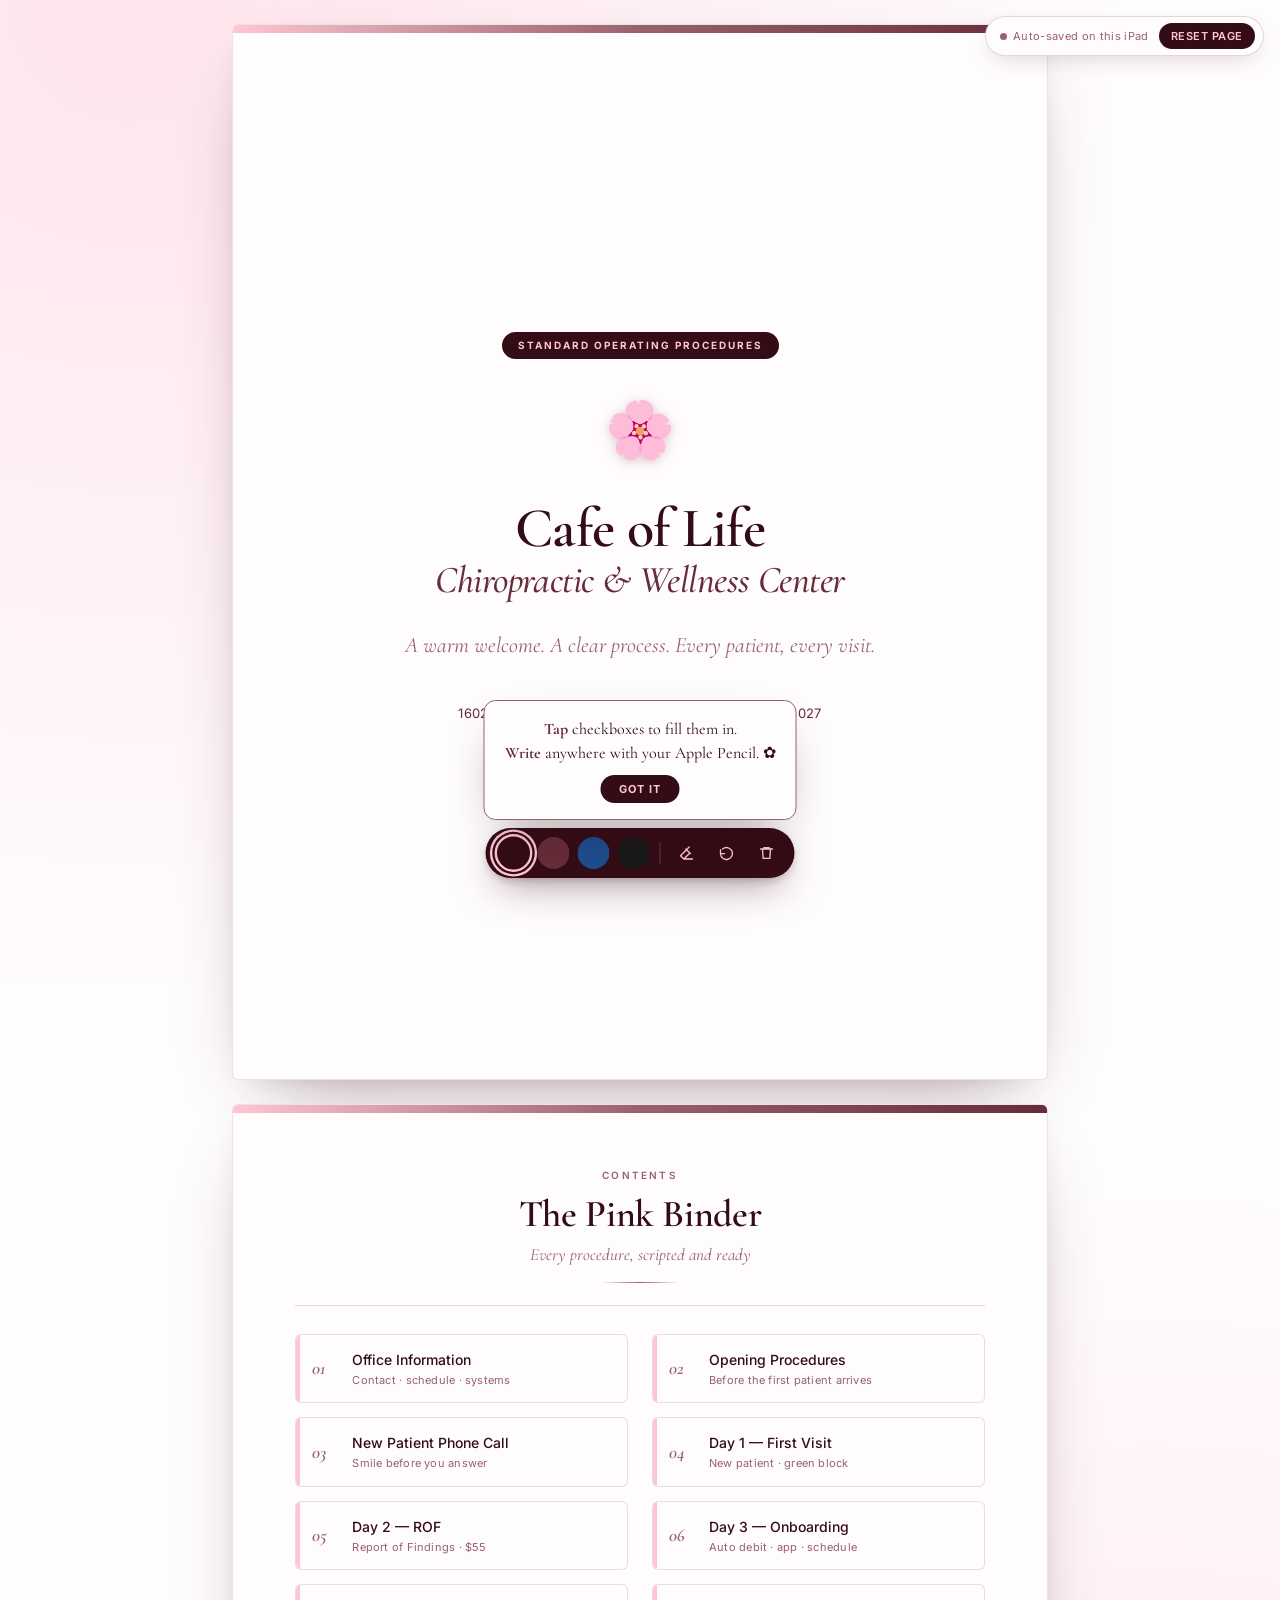
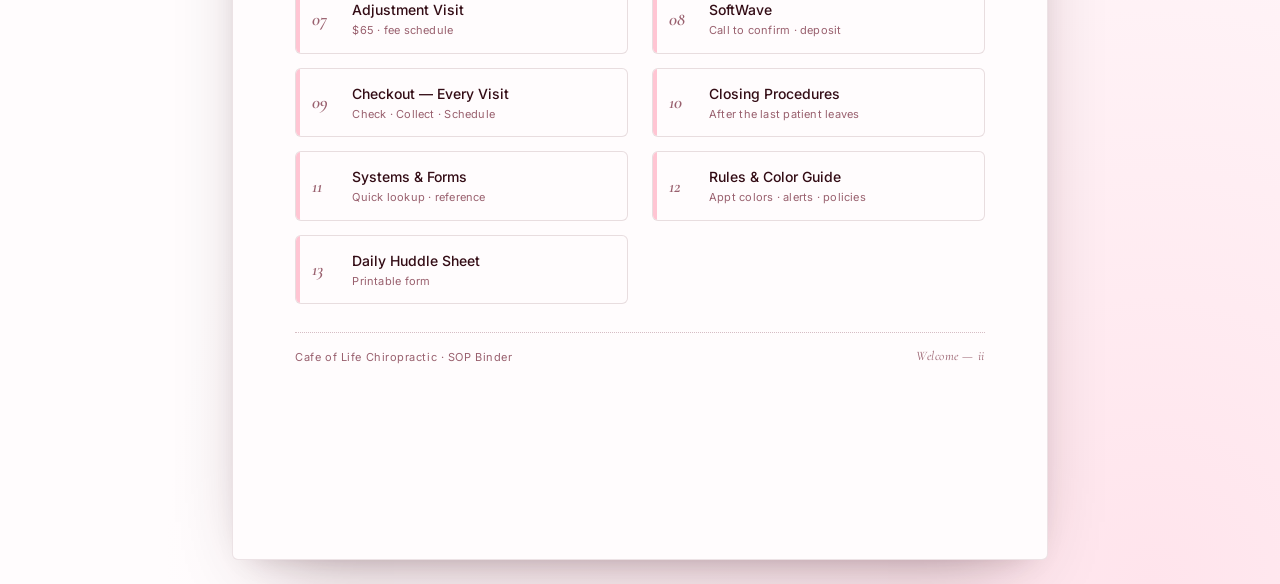
==== index.html @ a01eae37 "Initial commit: Cafe of Life Chiropractic SOP binder Fillable per-page SOP website extracted from th" ====
<!DOCTYPE html>
<html lang="en">
<head>
<meta charset="UTF-8">
<meta name="viewport" content="width=device-width, initial-scale=1.0">
<title>Cafe of Life Chiropractic — SOP Binder</title>
<link rel="stylesheet" href="styles.css">
</head>
<body>

<section class="page cover">
  <span class="badge">Standard Operating Procedures</span>
  <div class="mark">&#127800;</div>
  <h1>
    Cafe of Life
    <span class="h1-em">Chiropractic &amp; Wellness Center</span>
  </h1>
  <p class="tagline">A warm welcome. A clear process. Every patient, every visit.</p>
  <div class="meta">
    16024 Pines Blvd, Suite 104 &middot; Pembroke Pines, FL 33027<br>
    (954) 533-2614 &middot; spinedoctor777@gmail.com<br>
    <strong>Employee ID: 2742348</strong>
  </div>
</section>

<section class="page">
  <header class="page-header">
    <span class="eyebrow">Contents</span>
    <h1>The Pink Binder</h1>
    <p class="subtitle">Every procedure, scripted and ready</p>
    <span class="flourish"></span>
  </header>

  <nav class="toc">
    <a href="01-office-info.html">
      <span class="toc-num">01</span>
      <span class="toc-title">Office Information
        <span class="toc-sub">Contact &middot; schedule &middot; systems</span>
      </span>
    </a>
    <a href="02-opening.html">
      <span class="toc-num">02</span>
      <span class="toc-title">Opening Procedures
        <span class="toc-sub">Before the first patient arrives</span>
      </span>
    </a>
    <a href="03-new-patient-call.html">
      <span class="toc-num">03</span>
      <span class="toc-title">New Patient Phone Call
        <span class="toc-sub">Smile before you answer</span>
      </span>
    </a>
    <a href="04-day-1.html">
      <span class="toc-num">04</span>
      <span class="toc-title">Day 1 &mdash; First Visit
        <span class="toc-sub">New patient &middot; green block</span>
      </span>
    </a>
    <a href="05-day-2-rof.html">
      <span class="toc-num">05</span>
      <span class="toc-title">Day 2 &mdash; ROF
        <span class="toc-sub">Report of Findings &middot; $55</span>
      </span>
    </a>
    <a href="06-day-3.html">
      <span class="toc-num">06</span>
      <span class="toc-title">Day 3 &mdash; Onboarding
        <span class="toc-sub">Auto debit &middot; app &middot; schedule</span>
      </span>
    </a>
    <a href="07-adjustment.html">
      <span class="toc-num">07</span>
      <span class="toc-title">Adjustment Visit
        <span class="toc-sub">$65 &middot; fee schedule</span>
      </span>
    </a>
    <a href="08-softwave.html">
      <span class="toc-num">08</span>
      <span class="toc-title">SoftWave
        <span class="toc-sub">Call to confirm &middot; deposit</span>
      </span>
    </a>
    <a href="09-checkout.html">
      <span class="toc-num">09</span>
      <span class="toc-title">Checkout &mdash; Every Visit
        <span class="toc-sub">Check &middot; Collect &middot; Schedule</span>
      </span>
    </a>
    <a href="10-closing.html">
      <span class="toc-num">10</span>
      <span class="toc-title">Closing Procedures
        <span class="toc-sub">After the last patient leaves</span>
      </span>
    </a>
    <a href="11-systems-forms.html">
      <span class="toc-num">11</span>
      <span class="toc-title">Systems &amp; Forms
        <span class="toc-sub">Quick lookup &middot; reference</span>
      </span>
    </a>
    <a href="12-rules-colors.html">
      <span class="toc-num">12</span>
      <span class="toc-title">Rules &amp; Color Guide
        <span class="toc-sub">Appt colors &middot; alerts &middot; policies</span>
      </span>
    </a>
    <a href="13-huddle-sheet.html">
      <span class="toc-num">13</span>
      <span class="toc-title">Daily Huddle Sheet
        <span class="toc-sub">Printable form</span>
      </span>
    </a>
  </nav>

  <div class="page-footer">
    <span>Cafe of Life Chiropractic &middot; SOP Binder</span>
    <span class="page-num">Welcome &mdash; ii</span>
  </div>
</section>

<script src="form.js" defer></script>
</body>
</html>
---- styles.css ----
/* ===========================================================
   Cafe of Life Chiropractic & Wellness — SOP Shared Styles
   Palette: #FFC5D3 (pink), #99606E (rose), #662C39 (burgundy), #330C15 (deep plum)
   =========================================================== */

@import url('https://fonts.googleapis.com/css2?family=Cormorant+Garamond:wght@400;500;600;700&family=Inter:wght@400;500;600;700&family=Caveat:wght@500;700&display=swap');

:root {
  --pink: #FFC5D3;
  --pink-soft: #FFE4EC;
  --pink-paper: #FFF6F8;
  --rose: #99606E;
  --burgundy: #662C39;
  --plum: #330C15;
  --ink: #2A0810;
  --paper: #FFFCFD;

  --serif: 'Cormorant Garamond', 'Playfair Display', Georgia, serif;
  --sans: 'Inter', -apple-system, BlinkMacSystemFont, 'Segoe UI', sans-serif;
  --script: 'Caveat', cursive;
}

* {
  box-sizing: border-box;
}

html {
  -webkit-font-smoothing: antialiased;
  -moz-osx-font-smoothing: grayscale;
}

body {
  margin: 0;
  padding: 0;
  font-family: var(--sans);
  color: var(--ink);
  background:
    radial-gradient(circle at 10% 0%, var(--pink-soft) 0%, transparent 40%),
    radial-gradient(circle at 90% 100%, var(--pink-soft) 0%, transparent 40%),
    var(--paper);
  line-height: 1.5;
  font-size: 15px;
}

/* ---------- PAGE LAYOUT (a single printable card per file) ---------- */
.page {
  max-width: 8.5in;
  min-height: 11in;
  margin: 24px auto;
  padding: 0.6in 0.65in;
  background: var(--paper);
  border: 1px solid rgba(102, 44, 57, 0.12);
  box-shadow: 0 30px 80px -40px rgba(51, 12, 21, 0.45),
              0 10px 30px -20px rgba(51, 12, 21, 0.25);
  position: relative;
  border-radius: 6px;
  overflow: hidden;
}

.page::before {
  content: "";
  position: absolute;
  top: 0;
  left: 0;
  right: 0;
  height: 8px;
  background: linear-gradient(90deg, var(--pink) 0%, var(--rose) 50%, var(--burgundy) 100%);
}

/* ---------- TOP NAVIGATION ---------- */
.topnav {
  max-width: 8.5in;
  margin: 16px auto 0;
  padding: 12px 18px;
  display: flex;
  justify-content: space-between;
  align-items: center;
  background: var(--plum);
  color: var(--pink);
  border-radius: 6px;
  font-family: var(--sans);
  font-size: 13px;
  font-weight: 500;
  letter-spacing: 0.02em;
}

.topnav a {
  color: var(--pink);
  text-decoration: none;
  padding: 4px 10px;
  border-radius: 4px;
  transition: background 0.15s ease;
}

.topnav a:hover {
  background: var(--burgundy);
  color: var(--pink-soft);
}

.topnav .brand {
  font-family: var(--serif);
  font-style: italic;
  font-size: 15px;
  font-weight: 500;
}

.topnav .nav-links {
  display: flex;
  gap: 4px;
}

/* ---------- HEADERS ---------- */
.page-header {
  text-align: center;
  margin: 0 0 28px;
  padding-bottom: 22px;
  border-bottom: 1px solid rgba(102, 44, 57, 0.18);
}

.page-header .eyebrow {
  display: inline-block;
  font-family: var(--sans);
  font-size: 10px;
  font-weight: 600;
  letter-spacing: 0.22em;
  text-transform: uppercase;
  color: var(--rose);
  margin-bottom: 10px;
}

.page-header h1 {
  font-family: var(--serif);
  font-weight: 600;
  font-size: 38px;
  line-height: 1.15;
  margin: 0 0 6px;
  color: var(--plum);
  letter-spacing: -0.01em;
}

.page-header .subtitle {
  font-family: var(--serif);
  font-style: italic;
  font-size: 17px;
  color: var(--rose);
  margin: 0;
}

.page-header .flourish {
  display: block;
  margin: 14px auto 0;
  width: 80px;
  height: 1px;
  background: linear-gradient(90deg, transparent, var(--rose), transparent);
}

/* ---------- SECTION HEADINGS ---------- */
h2.section-heading {
  font-family: var(--serif);
  font-size: 22px;
  font-weight: 600;
  color: var(--burgundy);
  margin: 26px 0 12px;
  padding-bottom: 6px;
  border-bottom: 1px dotted rgba(153, 96, 110, 0.5);
  display: flex;
  align-items: baseline;
  gap: 10px;
}

h2.section-heading .icon {
  color: var(--pink);
  filter: drop-shadow(0 0 1px var(--rose));
}

h3.sub-heading {
  font-family: var(--sans);
  font-size: 11px;
  font-weight: 700;
  letter-spacing: 0.16em;
  text-transform: uppercase;
  color: var(--rose);
  margin: 18px 0 8px;
}

h3.sub-heading.with-bar {
  display: flex;
  align-items: center;
  gap: 10px;
}

h3.sub-heading.with-bar::after {
  content: "";
  flex: 1;
  height: 1px;
  background: rgba(153, 96, 110, 0.3);
}

/* ---------- TWO-COLUMN LAYOUT ---------- */
.cols-2 {
  display: grid;
  grid-template-columns: 1fr 1fr;
  gap: 28px;
}

.cols-2 > .col {
  display: flex;
  flex-direction: column;
  gap: 10px;
}

/* ---------- INFO TABLE (key-value) ---------- */
.info-table {
  width: 100%;
  border-collapse: collapse;
  font-size: 14px;
  margin: 6px 0 14px;
}

.info-table th,
.info-table td {
  padding: 8px 12px;
  text-align: left;
  vertical-align: top;
  border-bottom: 1px solid rgba(102, 44, 57, 0.12);
}

.info-table th {
  font-family: var(--sans);
  font-weight: 600;
  color: var(--burgundy);
  width: 38%;
  background: var(--pink-paper);
}

.info-table tr:last-child th,
.info-table tr:last-child td {
  border-bottom: none;
}

.info-table.fees th,
.info-table.fees td {
  padding: 7px 12px;
}

.info-table.fees td:last-child {
  text-align: right;
  font-weight: 700;
  color: var(--plum);
  font-variant-numeric: tabular-nums;
}

/* ---------- CHECKLIST ---------- */
.checklist {
  list-style: none;
  padding: 0;
  margin: 0 0 14px;
}

.checklist li {
  display: flex;
  align-items: flex-start;
  gap: 10px;
  padding: 6px 0;
  border-bottom: 1px dotted rgba(153, 96, 110, 0.22);
  font-size: 14px;
  line-height: 1.45;
}

.checklist li:last-child {
  border-bottom: none;
}

.checklist li::before {
  content: "";
  flex: 0 0 14px;
  width: 14px;
  height: 14px;
  margin-top: 3px;
  border: 1.5px solid var(--burgundy);
  border-radius: 3px;
  background: var(--paper);
}

.checklist.numbered {
  counter-reset: step;
}

.checklist.numbered li {
  counter-increment: step;
}

.checklist.numbered li::before {
  content: counter(step);
  display: flex;
  align-items: center;
  justify-content: center;
  font-family: var(--serif);
  font-weight: 600;
  font-size: 11px;
  color: var(--paper);
  background: var(--burgundy);
  border-color: var(--burgundy);
  border-radius: 50%;
}

/* ---------- CALLOUTS ---------- */
.callout {
  border-radius: 6px;
  padding: 12px 16px;
  margin: 12px 0;
  font-size: 14px;
  line-height: 1.5;
}

.callout strong {
  font-weight: 700;
}

.callout.warn {
  background: var(--plum);
  color: var(--pink-soft);
  border-left: 5px solid var(--pink);
}

.callout.warn .label {
  font-family: var(--sans);
  font-size: 10px;
  font-weight: 700;
  letter-spacing: 0.18em;
  text-transform: uppercase;
  color: var(--pink);
  display: block;
  margin-bottom: 4px;
}

.callout.tip {
  background: var(--pink-soft);
  color: var(--plum);
  border-left: 5px solid var(--rose);
  font-style: italic;
}

.callout.tip .label {
  font-family: var(--sans);
  font-size: 10px;
  font-weight: 700;
  letter-spacing: 0.18em;
  text-transform: uppercase;
  font-style: normal;
  color: var(--burgundy);
  display: block;
  margin-bottom: 4px;
}

.callout.script {
  background: var(--paper);
  border: 1.5px solid var(--rose);
  border-radius: 6px;
  padding: 14px 18px;
  margin: 12px 0;
  position: relative;
}

.callout.script .label {
  font-family: var(--sans);
  font-size: 10px;
  font-weight: 700;
  letter-spacing: 0.18em;
  text-transform: uppercase;
  color: var(--burgundy);
  display: block;
  margin-bottom: 6px;
}

.callout.script p,
.callout.script .quote {
  font-family: var(--serif);
  font-style: italic;
  font-size: 16px;
  color: var(--plum);
  margin: 4px 0;
  line-height: 1.4;
}

.callout.script .quote::before {
  content: "\201C";
  color: var(--rose);
}

.callout.script .quote::after {
  content: "\201D";
  color: var(--rose);
}

/* ---------- STEP BLOCK ---------- */
.step {
  margin: 14px 0;
}

.step-label {
  display: inline-block;
  font-family: var(--serif);
  font-style: italic;
  font-size: 16px;
  font-weight: 600;
  color: var(--burgundy);
  margin-bottom: 6px;
}

.step-label .step-num {
  display: inline-flex;
  align-items: center;
  justify-content: center;
  width: 22px;
  height: 22px;
  border-radius: 50%;
  background: var(--burgundy);
  color: var(--paper);
  font-family: var(--sans);
  font-style: normal;
  font-weight: 600;
  font-size: 12px;
  margin-right: 8px;
}

/* ---------- COLOR CHIP TABLE ---------- */
.color-table {
  width: 100%;
  border-collapse: collapse;
  font-size: 13px;
}

.color-table th,
.color-table td {
  padding: 7px 10px;
  text-align: left;
  border-bottom: 1px solid rgba(102, 44, 57, 0.12);
  vertical-align: middle;
}

.color-table th {
  background: var(--pink-paper);
  color: var(--burgundy);
  font-weight: 600;
  font-size: 11px;
  letter-spacing: 0.1em;
  text-transform: uppercase;
}

.chip {
  display: inline-block;
  width: 22px;
  height: 16px;
  border-radius: 3px;
  border: 1px solid rgba(0,0,0,0.15);
  vertical-align: middle;
}

.chip-green { background: #6ABF7A; }
.chip-blue { background: #6FA7D9; }
.chip-lightblue { background: #B3D9F2; }
.chip-red { background: #D9534F; }
.chip-darkpurple { background: #5E3A82; }
.chip-purple { background: #9168C4; }
.chip-yellow { background: #F4D35E; }
.chip-orange { background: #E58B4A; }
.chip-grey { background: #B5B5B5; }
.chip-pink { background: var(--pink); }

.alert-tag {
  display: inline-block;
  padding: 2px 8px;
  border-radius: 3px;
  font-family: var(--sans);
  font-size: 11px;
  font-weight: 700;
  letter-spacing: 0.05em;
}

.alert-green { color: #2E8B3F; }
.alert-orange { color: #B7591E; }
.alert-whitered { background: #fff; color: #D9534F; border: 1px solid rgba(0,0,0,0.12); padding: 2px 8px; border-radius: 3px;}
.alert-yellowred { background: #F4D35E; color: #D9534F; padding: 2px 8px; border-radius: 3px; }
.alert-blackred { background: #1d1d1d; color: #ff6868; padding: 2px 8px; border-radius: 3px; }
.alert-greyblock { background: #B5B5B5; color: #fff; padding: 2px 8px; border-radius: 3px; }
.alert-greyred { background: #B5B5B5; color: #D9534F; padding: 2px 8px; border-radius: 3px; }

/* ---------- DECORATIVE FLOWER STRIPE ---------- */
.flower-divider {
  display: flex;
  align-items: center;
  gap: 14px;
  margin: 22px 0 14px;
  color: var(--rose);
}

.flower-divider::before,
.flower-divider::after {
  content: "";
  flex: 1;
  height: 1px;
  background: linear-gradient(90deg, transparent, var(--rose), transparent);
}

.flower-divider span {
  font-size: 14px;
}

/* ---------- COVER (index) ---------- */
.cover {
  text-align: center;
  padding: 1.4in 0.65in;
  min-height: 11in;
  display: flex;
  flex-direction: column;
  justify-content: center;
  align-items: center;
  gap: 28px;
}

.cover .mark {
  font-size: 56px;
  color: var(--pink);
  filter: drop-shadow(0 2px 6px rgba(102,44,57,0.25));
}

.cover h1 {
  font-family: var(--serif);
  font-weight: 600;
  font-size: 56px;
  line-height: 1.05;
  letter-spacing: -0.01em;
  color: var(--plum);
  margin: 0;
}

.cover .h1-em {
  display: block;
  font-style: italic;
  font-size: 38px;
  font-weight: 500;
  color: var(--burgundy);
  margin-top: 4px;
}

.cover .tagline {
  font-family: var(--serif);
  font-style: italic;
  font-size: 22px;
  color: var(--rose);
  margin: 0;
}

.cover .meta {
  font-family: var(--sans);
  font-size: 13px;
  color: var(--burgundy);
  letter-spacing: 0.02em;
  line-height: 1.8;
  margin-top: 12px;
}

.cover .meta strong { color: var(--plum); font-weight: 600; }

.cover .badge {
  display: inline-block;
  padding: 6px 16px;
  background: var(--plum);
  color: var(--pink);
  font-family: var(--sans);
  font-size: 10px;
  font-weight: 700;
  letter-spacing: 0.2em;
  text-transform: uppercase;
  border-radius: 999px;
}

/* ---------- TABLE OF CONTENTS GRID ---------- */
.toc {
  display: grid;
  grid-template-columns: 1fr 1fr;
  gap: 14px 24px;
  margin-top: 24px;
}

.toc a {
  display: flex;
  align-items: center;
  gap: 12px;
  padding: 14px 16px;
  text-decoration: none;
  background: var(--paper);
  border: 1px solid rgba(102, 44, 57, 0.15);
  border-radius: 6px;
  color: var(--plum);
  font-family: var(--sans);
  font-size: 14px;
  font-weight: 500;
  transition: all 0.15s ease;
  position: relative;
  overflow: hidden;
}

.toc a::before {
  content: "";
  position: absolute;
  left: 0;
  top: 0;
  bottom: 0;
  width: 4px;
  background: var(--pink);
  transition: width 0.15s ease, background 0.15s ease;
}

.toc a:hover {
  border-color: var(--burgundy);
  transform: translateX(2px);
  box-shadow: 0 4px 12px -6px rgba(102, 44, 57, 0.3);
}

.toc a:hover::before {
  width: 6px;
  background: var(--burgundy);
}

.toc .toc-num {
  font-family: var(--serif);
  font-style: italic;
  font-size: 18px;
  color: var(--rose);
  font-weight: 600;
  min-width: 28px;
}

.toc .toc-title {
  flex: 1;
}

.toc .toc-sub {
  display: block;
  font-size: 11px;
  font-weight: 400;
  color: var(--rose);
  margin-top: 2px;
  letter-spacing: 0.02em;
}

/* ---------- PAGE FOOTER ---------- */
.page-footer {
  margin-top: 28px;
  padding-top: 14px;
  border-top: 1px dotted rgba(153, 96, 110, 0.4);
  display: flex;
  justify-content: space-between;
  align-items: center;
  font-family: var(--sans);
  font-size: 11px;
  color: var(--rose);
  letter-spacing: 0.05em;
}

.page-footer .page-num {
  font-family: var(--serif);
  font-style: italic;
  font-size: 13px;
}

.page-footer a {
  color: var(--burgundy);
  text-decoration: none;
}

.page-footer a:hover {
  text-decoration: underline;
}

/* ---------- HUDDLE / FORM TABLE ---------- */
.huddle-table {
  width: 100%;
  border-collapse: collapse;
  font-size: 11px;
  margin-top: 10px;
}

.huddle-table th,
.huddle-table td {
  border: 1px solid rgba(102, 44, 57, 0.4);
  padding: 6px 6px;
  text-align: left;
  height: 26px;
}

.huddle-table th {
  background: var(--pink-paper);
  color: var(--burgundy);
  font-family: var(--sans);
  font-weight: 700;
  font-size: 10px;
  letter-spacing: 0.06em;
  text-transform: uppercase;
}

.huddle-table td {
  background: var(--paper);
}

.huddle-header {
  display: grid;
  grid-template-columns: 1fr 1fr 2fr;
  gap: 12px;
  margin: 12px 0;
  font-family: var(--sans);
  font-size: 12px;
  color: var(--burgundy);
  font-weight: 600;
}

.huddle-header div {
  border-bottom: 1px solid var(--rose);
  padding-bottom: 4px;
}

/* ---------- DEPOSIT TABLE ---------- */
.deposit-yes {
  color: #2E8B3F;
  font-weight: 700;
}

.deposit-no {
  color: #B23B3B;
  font-weight: 700;
}

/* ---------- INLINE EMPHASIS ---------- */
em.pink { color: var(--rose); font-style: normal; font-weight: 600; }
strong.burgundy { color: var(--burgundy); }
strong.plum { color: var(--plum); }

/* ===========================================================
   FORM MODE — real checkboxes, text inputs, contenteditable
   =========================================================== */

input.sop-check {
  -webkit-appearance: none;
  appearance: none;
  width: 18px;
  height: 18px;
  margin: 1px 8px 0 0;
  border: 1.8px solid var(--burgundy);
  border-radius: 4px;
  background: var(--paper);
  flex: 0 0 18px;
  cursor: pointer;
  display: inline-flex;
  align-items: center;
  justify-content: center;
  transition: background 0.12s ease, transform 0.08s ease;
  position: relative;
}

input.sop-check:hover {
  background: var(--pink-soft);
}

input.sop-check:active {
  transform: scale(0.92);
}

input.sop-check:checked {
  background: var(--burgundy);
  border-color: var(--burgundy);
}

input.sop-check:checked::after {
  content: "";
  position: absolute;
  left: 4px;
  top: 0px;
  width: 6px;
  height: 11px;
  border: solid var(--pink);
  border-width: 0 2.5px 2.5px 0;
  transform: rotate(45deg);
}

input.sop-check:focus-visible {
  outline: 2px solid var(--rose);
  outline-offset: 2px;
}

.checklist li.with-checkbox::before {
  display: none;
}

.checklist li.with-checkbox {
  padding-left: 0;
}

.checklist li.checked {
  color: rgba(51, 12, 21, 0.5);
}

.checklist li.checked > *:not(input) {
  text-decoration: line-through;
  text-decoration-color: var(--rose);
}

/* Text inputs (Caveat handwriting feel) */
input.sop-text,
textarea.sop-text {
  font-family: var(--script);
  font-size: 22px;
  color: var(--plum);
  background: transparent;
  border: none;
  border-bottom: 1.5px dashed var(--rose);
  padding: 2px 6px;
  outline: none;
  width: 100%;
  box-sizing: border-box;
  transition: border-color 0.15s ease, background 0.15s ease;
}

input.sop-text:focus,
textarea.sop-text:focus {
  border-bottom-color: var(--burgundy);
  background: rgba(255, 197, 211, 0.18);
  border-bottom-style: solid;
}

textarea.sop-text {
  min-height: 60px;
  border: 1.5px dashed var(--rose);
  border-radius: 4px;
  resize: vertical;
}

/* Contenteditable */
[contenteditable="true"] {
  outline: none;
  font-family: var(--script);
  color: var(--plum);
  font-size: 18px;
  line-height: 1.3;
  min-height: 1em;
  border-radius: 3px;
  transition: background 0.12s ease, box-shadow 0.12s ease;
}

[contenteditable="true"]:hover {
  background: rgba(255, 197, 211, 0.18);
}

[contenteditable="true"]:focus {
  background: rgba(255, 197, 211, 0.32);
  box-shadow: inset 0 0 0 1.5px var(--rose);
}

.huddle-table td[contenteditable="true"] {
  font-size: 13px;
  min-height: 26px;
  padding: 4px 6px;
}

/* ===========================================================
   PENCIL CANVAS LAYER
   =========================================================== */

.page {
  position: relative; /* anchor for canvas */
  touch-action: manipulation; /* avoid double-tap zoom interfering */
}

.pencil-layer {
  position: absolute;
  top: 0;
  left: 0;
  width: 100%;
  height: 100%;
  pointer-events: none; /* finger taps pass through to form */
  touch-action: none;
  z-index: 5;
}

/* ===========================================================
   FLOATING TOOLBAR (Apple Pencil controls)
   =========================================================== */

.sop-toolbar {
  position: fixed;
  bottom: 22px;
  left: 50%;
  transform: translateX(-50%);
  background: var(--plum);
  padding: 9px 12px;
  border-radius: 999px;
  display: flex;
  align-items: center;
  gap: 8px;
  box-shadow: 0 14px 40px -12px rgba(51, 12, 21, 0.55),
              0 4px 12px -4px rgba(51, 12, 21, 0.35);
  z-index: 200;
  font-family: var(--sans);
}

.sop-toolbar button {
  width: 32px;
  height: 32px;
  border-radius: 50%;
  border: 2px solid transparent;
  cursor: pointer;
  display: inline-flex;
  align-items: center;
  justify-content: center;
  padding: 0;
  transition: transform 0.1s ease, border-color 0.12s ease, background 0.12s ease;
  color: var(--pink);
}

.sop-toolbar .tb-color {
  background: var(--c);
}

.sop-toolbar .tb-color.active {
  border-color: var(--pink);
  transform: scale(1.18);
  box-shadow: 0 0 0 2px var(--plum), 0 0 0 4px var(--pink);
}

.sop-toolbar .tb-sep {
  width: 1px;
  height: 22px;
  background: rgba(255, 197, 211, 0.25);
  margin: 0 2px;
}

.sop-toolbar .tb-eraser,
.sop-toolbar .tb-undo,
.sop-toolbar .tb-clear {
  background: transparent;
  color: var(--pink);
}

.sop-toolbar .tb-eraser:hover,
.sop-toolbar .tb-undo:hover,
.sop-toolbar .tb-clear:hover {
  background: var(--burgundy);
}

.sop-toolbar .tb-eraser.active {
  background: var(--burgundy);
  color: var(--paper);
  box-shadow: 0 0 0 2px var(--pink);
}

/* ===========================================================
   AUTO-SAVE BAR
   =========================================================== */

.sop-savebar {
  position: fixed;
  top: 16px;
  right: 16px;
  background: var(--paper);
  border: 1px solid rgba(102, 44, 57, 0.18);
  border-radius: 999px;
  padding: 6px 8px 6px 14px;
  display: flex;
  align-items: center;
  gap: 10px;
  z-index: 200;
  font-family: var(--sans);
  font-size: 11px;
  color: var(--rose);
  box-shadow: 0 8px 24px -10px rgba(51, 12, 21, 0.25);
}

.sb-status {
  display: inline-flex;
  align-items: center;
  gap: 6px;
  letter-spacing: 0.03em;
}

.sb-status .dot {
  width: 7px;
  height: 7px;
  border-radius: 50%;
  background: var(--rose);
  transition: background 0.18s ease, transform 0.18s ease;
}

.sb-status.saved .dot {
  background: #6ABF7A;
  transform: scale(1.4);
}

.sb-reset {
  font-family: var(--sans);
  font-size: 11px;
  font-weight: 600;
  letter-spacing: 0.05em;
  color: var(--pink);
  background: var(--plum);
  border: none;
  border-radius: 999px;
  padding: 6px 12px;
  cursor: pointer;
  text-transform: uppercase;
}

.sb-reset:hover {
  background: var(--burgundy);
}

/* ===========================================================
   FIRST-RUN HINT
   =========================================================== */

.sop-hint {
  position: fixed;
  bottom: 80px;
  left: 50%;
  transform: translateX(-50%);
  max-width: 320px;
  background: var(--paper);
  color: var(--plum);
  font-family: var(--serif);
  font-size: 16px;
  line-height: 1.5;
  padding: 16px 20px;
  border-radius: 12px;
  border: 1.5px solid var(--rose);
  box-shadow: 0 20px 50px -20px rgba(51, 12, 21, 0.45);
  text-align: center;
  z-index: 250;
}

.sop-hint strong {
  color: var(--burgundy);
}

.hint-dismiss {
  margin-top: 10px;
  background: var(--plum);
  color: var(--pink);
  border: none;
  border-radius: 999px;
  padding: 7px 18px;
  font-family: var(--sans);
  font-size: 11px;
  font-weight: 700;
  letter-spacing: 0.1em;
  text-transform: uppercase;
  cursor: pointer;
}

/* ===========================================================
   HUDDLE SHEET FORM HEADER
   =========================================================== */

.huddle-header label {
  display: block;
  font-family: var(--sans);
  font-size: 11px;
  font-weight: 700;
  letter-spacing: 0.1em;
  text-transform: uppercase;
  color: var(--burgundy);
  margin-bottom: 2px;
}

.huddle-header input.sop-text {
  font-size: 18px;
  padding: 2px 4px;
}

/* ---------- PRINT STYLES ---------- */
@page {
  size: letter;
  margin: 0.45in;
}

@media print {
  body {
    background: white;
    font-size: 11pt;
  }

  .topnav,
  .page-footer .nav-link-back,
  .sop-toolbar,
  .sop-savebar,
  .sop-hint {
    display: none !important;
  }

  .pencil-layer {
    position: absolute;
    /* keep handwritten notes when printing */
  }

  input.sop-check {
    -webkit-print-color-adjust: exact;
    print-color-adjust: exact;
  }

  input.sop-text,
  textarea.sop-text,
  [contenteditable="true"] {
    border-color: transparent !important;
    background: transparent !important;
    box-shadow: none !important;
  }

  .page {
    margin: 0;
    padding: 0;
    border: none;
    box-shadow: none;
    border-radius: 0;
    max-width: 100%;
    min-height: auto;
  }

  .page::before {
    height: 6px;
  }

  .page-header h1 {
    font-size: 28pt;
  }

  h2.section-heading {
    font-size: 16pt;
  }

  .cover h1 {
    font-size: 44pt;
  }

  .callout, .checklist li, .info-table tr {
    page-break-inside: avoid;
  }

  a {
    color: var(--plum) !important;
    text-decoration: none !important;
  }
}
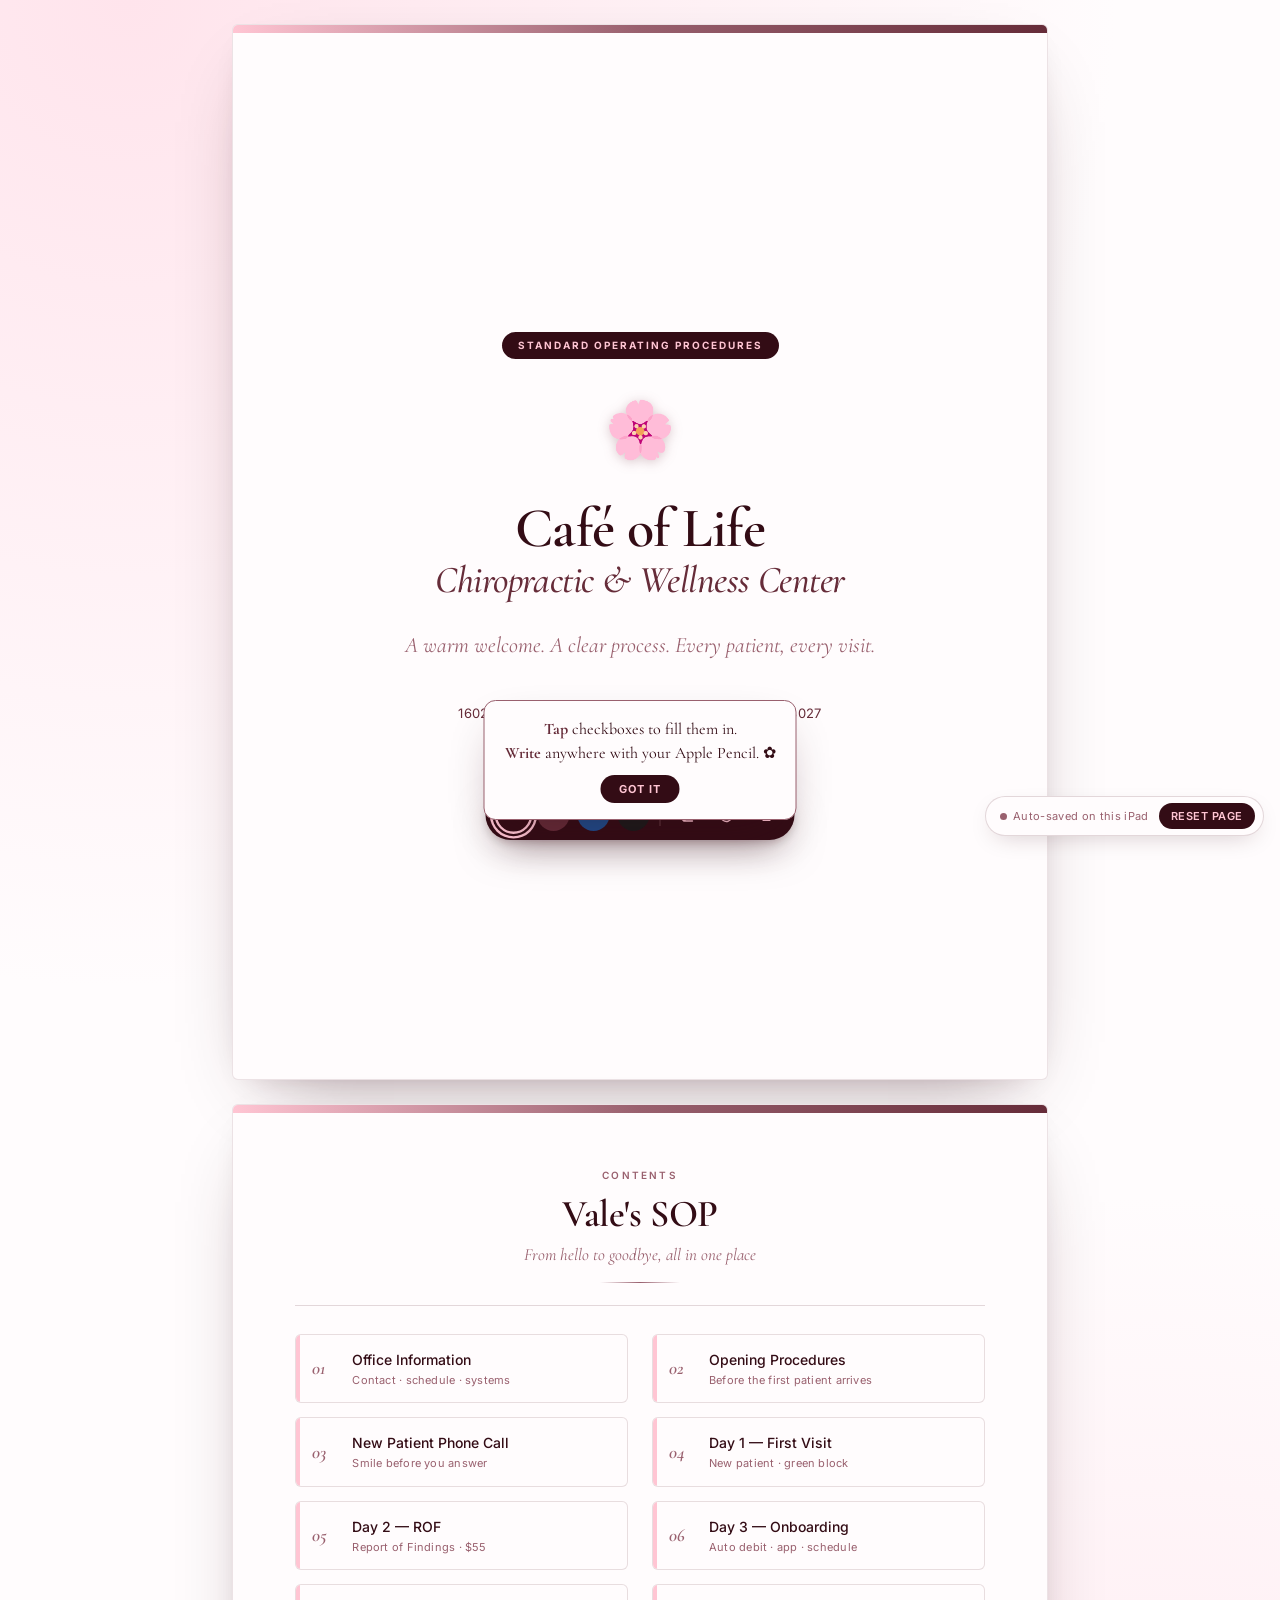
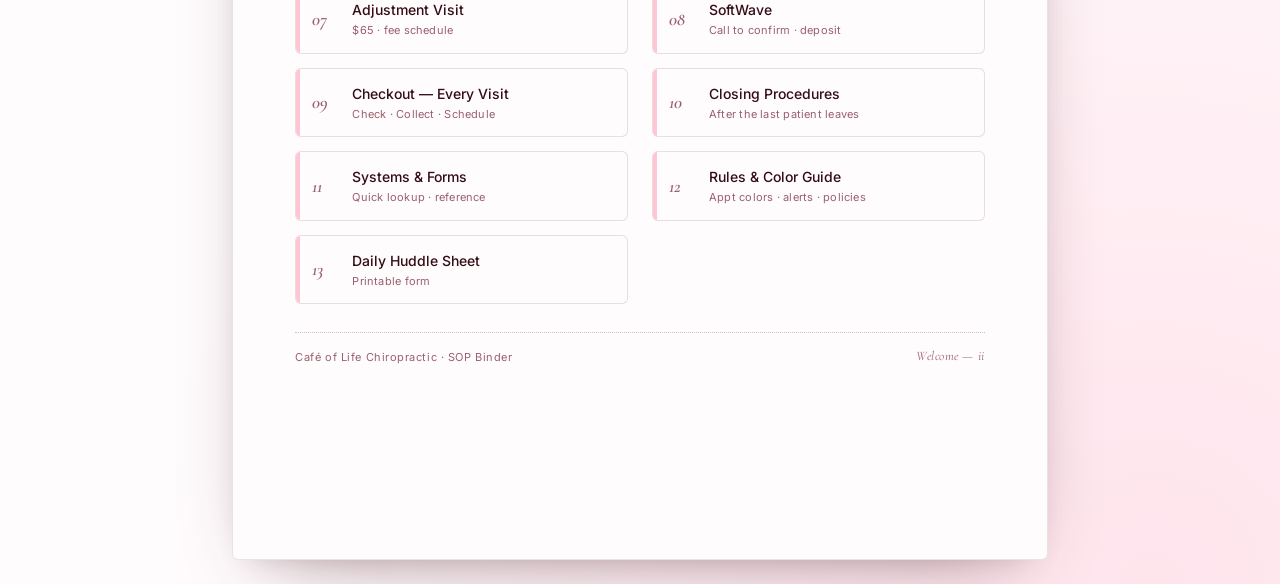
==== commit b1d3dbdb: "Cover subtitle: "From hello to goodbye, all in one place" Replaces "Every procedure, scripted and re" ====
--- a/index.html
+++ b/index.html
@@ -2,8 +2,8 @@
 <html lang="en">
 <head>
 <meta charset="UTF-8">
-<meta name="viewport" content="width=device-width, initial-scale=1.0">
-<title>Cafe of Life Chiropractic — SOP Binder</title>
+<meta name="viewport" content="width=device-width, initial-scale=1.0, viewport-fit=cover">
+<title>Café of Life Chiropractic — SOP Binder</title>
 <link rel="stylesheet" href="styles.css">
 </head>
 <body>
@@ -12,7 +12,7 @@
   <span class="badge">Standard Operating Procedures</span>
   <div class="mark">&#127800;</div>
   <h1>
-    Cafe of Life
+    Café of Life
     <span class="h1-em">Chiropractic &amp; Wellness Center</span>
   </h1>
   <p class="tagline">A warm welcome. A clear process. Every patient, every visit.</p>
@@ -26,8 +26,8 @@
 <section class="page">
   <header class="page-header">
     <span class="eyebrow">Contents</span>
-    <h1>The Pink Binder</h1>
-    <p class="subtitle">Every procedure, scripted and ready</p>
+    <h1>Vale's SOP</h1>
+    <p class="subtitle">From hello to goodbye, all in one place</p>
     <span class="flourish"></span>
   </header>
 
@@ -113,7 +113,7 @@
   </nav>
 
   <div class="page-footer">
-    <span>Cafe of Life Chiropractic &middot; SOP Binder</span>
+    <span>Café of Life Chiropractic &middot; SOP Binder</span>
     <span class="page-num">Welcome &mdash; ii</span>
   </div>
 </section>
--- a/styles.css
+++ b/styles.css
@@ -1,5 +1,5 @@
 /* ===========================================================
-   Cafe of Life Chiropractic & Wellness — SOP Shared Styles
+   Café of Life Chiropractic & Wellness — SOP Shared Styles
    Palette: #FFC5D3 (pink), #99606E (rose), #662C39 (burgundy), #330C15 (deep plum)
    =========================================================== */
 
@@ -71,7 +71,7 @@
 .topnav {
   max-width: 8.5in;
   margin: 16px auto 0;
-  padding: 12px 18px;
+  padding: 12px 18px 12px 70px; /* leave room for the fixed hamburger button */
   display: flex;
   justify-content: space-between;
   align-items: center;
@@ -196,17 +196,54 @@
   background: rgba(153, 96, 110, 0.3);
 }
 
-/* ---------- TWO-COLUMN LAYOUT ---------- */
+/* ---------- COLUMN LAYOUTS ---------- */
 .cols-2 {
   display: grid;
   grid-template-columns: 1fr 1fr;
   gap: 28px;
 }
 
-.cols-2 > .col {
+.cols-3 {
+  display: grid;
+  grid-template-columns: 1fr 1fr 1fr;
+  gap: 18px;
+}
+
+.cols-2 > .col,
+.cols-3 > .col {
   display: flex;
   flex-direction: column;
   gap: 10px;
+}
+
+/* Compact reference tables (huddle sheet) */
+.color-table.compact th,
+.color-table.compact td {
+  padding: 3px 6px;
+  font-size: 11px;
+  line-height: 1.25;
+}
+
+.color-table.compact .chip {
+  width: 18px;
+  height: 12px;
+}
+
+.color-table.compact .alert-tag,
+.color-table.compact .alert-whitered,
+.color-table.compact .alert-yellowred,
+.color-table.compact .alert-blackred,
+.color-table.compact .alert-greyblock,
+.color-table.compact .alert-greyred {
+  font-size: 9.5px;
+  padding: 1px 5px;
+  letter-spacing: 0.02em;
+}
+
+.info-table.compact th,
+.info-table.compact td {
+  padding: 3px 6px;
+  font-size: 11px;
 }
 
 /* ---------- INFO TABLE (key-value) ---------- */
@@ -461,10 +498,10 @@
 .chip-blue { background: #6FA7D9; }
 .chip-lightblue { background: #B3D9F2; }
 .chip-red { background: #D9534F; }
-.chip-darkpurple { background: #5E3A82; }
+.chip-burgundy { background: var(--burgundy); }
 .chip-purple { background: #9168C4; }
 .chip-yellow { background: #F4D35E; }
-.chip-orange { background: #E58B4A; }
+.chip-brown { background: #8B5A3C; }
 .chip-grey { background: #B5B5B5; }
 .chip-pink { background: var(--pink); }
 
@@ -889,7 +926,7 @@
 
 .sop-toolbar {
   position: fixed;
-  bottom: 22px;
+  bottom: calc(env(safe-area-inset-bottom, 0px) + 60px);
   left: 50%;
   transform: translateX(-50%);
   background: var(--plum);
@@ -960,7 +997,7 @@
 
 .sop-savebar {
   position: fixed;
-  top: 16px;
+  bottom: calc(env(safe-area-inset-bottom, 0px) + 64px);
   right: 16px;
   background: var(--paper);
   border: 1px solid rgba(102, 44, 57, 0.18);
@@ -1012,6 +1049,230 @@
 
 .sb-reset:hover {
   background: var(--burgundy);
+}
+
+/* ===========================================================
+   HAMBURGER + LEFT DRAWER
+   =========================================================== */
+
+.sop-hamburger {
+  position: fixed;
+  top: 16px;
+  left: 16px;
+  width: 44px;
+  height: 44px;
+  border-radius: 50%;
+  border: none;
+  background: var(--plum);
+  color: var(--pink);
+  cursor: pointer;
+  display: inline-flex;
+  align-items: center;
+  justify-content: center;
+  box-shadow: 0 10px 28px -10px rgba(51, 12, 21, 0.5),
+              0 2px 6px -2px rgba(51, 12, 21, 0.3);
+  z-index: 280;
+  transition: transform 0.18s ease, background 0.15s ease, opacity 0.18s ease;
+}
+
+.sop-hamburger:hover {
+  background: var(--burgundy);
+  transform: scale(1.05);
+}
+
+.sop-hamburger:active {
+  transform: scale(0.94);
+}
+
+.sop-hamburger.hidden {
+  opacity: 0;
+  pointer-events: none;
+  transform: scale(0.8) translateX(-10px);
+}
+
+.sop-backdrop {
+  position: fixed;
+  inset: 0;
+  background: rgba(51, 12, 21, 0.42);
+  backdrop-filter: blur(4px);
+  -webkit-backdrop-filter: blur(4px);
+  opacity: 0;
+  pointer-events: none;
+  transition: opacity 0.3s ease;
+  z-index: 290;
+}
+
+.sop-backdrop.open {
+  opacity: 1;
+  pointer-events: auto;
+}
+
+.sop-drawer {
+  position: fixed;
+  top: 0;
+  left: 0;
+  width: 320px;
+  max-width: 86vw;
+  height: 100vh;
+  background: var(--paper);
+  border-right: 1px solid rgba(102, 44, 57, 0.15);
+  box-shadow: 12px 0 40px -16px rgba(51, 12, 21, 0.35);
+  transform: translateX(-105%);
+  transition: transform 0.32s cubic-bezier(0.22, 0.85, 0.4, 1);
+  z-index: 300;
+  display: flex;
+  flex-direction: column;
+  font-family: var(--sans);
+}
+
+.sop-drawer::before {
+  content: "";
+  position: absolute;
+  top: 0;
+  left: 0;
+  right: 0;
+  height: 6px;
+  background: linear-gradient(90deg, var(--pink) 0%, var(--rose) 50%, var(--burgundy) 100%);
+}
+
+.sop-drawer.open {
+  transform: translateX(0);
+}
+
+.sop-drawer-head {
+  padding: 24px 22px 18px;
+  border-bottom: 1px dotted rgba(153, 96, 110, 0.4);
+  display: flex;
+  align-items: flex-start;
+  justify-content: space-between;
+  gap: 12px;
+}
+
+.drawer-brand {
+  display: flex;
+  align-items: flex-start;
+  gap: 10px;
+}
+
+.drawer-bloom {
+  font-size: 28px;
+  color: var(--pink);
+  line-height: 1;
+  filter: drop-shadow(0 1px 1px rgba(102, 44, 57, 0.2));
+}
+
+.drawer-name {
+  display: flex;
+  flex-direction: column;
+  font-family: var(--serif);
+  font-weight: 600;
+  font-size: 20px;
+  color: var(--plum);
+  line-height: 1.15;
+}
+
+.drawer-name em {
+  font-style: italic;
+  font-weight: 500;
+  font-size: 12px;
+  color: var(--rose);
+  letter-spacing: 0.02em;
+  margin-top: 2px;
+}
+
+.sop-drawer-close {
+  width: 32px;
+  height: 32px;
+  border-radius: 50%;
+  border: none;
+  background: transparent;
+  color: var(--rose);
+  cursor: pointer;
+  display: inline-flex;
+  align-items: center;
+  justify-content: center;
+  transition: background 0.15s ease, color 0.15s ease;
+}
+
+.sop-drawer-close:hover {
+  background: var(--pink-soft);
+  color: var(--plum);
+}
+
+.sop-drawer-nav {
+  flex: 1;
+  overflow-y: auto;
+  padding: 10px 14px 20px;
+  display: flex;
+  flex-direction: column;
+  gap: 2px;
+  -webkit-overflow-scrolling: touch;
+}
+
+.sop-drawer-item {
+  display: flex;
+  align-items: center;
+  gap: 14px;
+  padding: 12px 12px;
+  border-radius: 8px;
+  text-decoration: none;
+  color: var(--plum);
+  position: relative;
+  transition: background 0.15s ease, transform 0.1s ease;
+}
+
+.sop-drawer-item:hover {
+  background: var(--pink-soft);
+}
+
+.sop-drawer-item:active {
+  transform: scale(0.985);
+}
+
+.sop-drawer-item.current {
+  background: var(--pink-soft);
+  box-shadow: inset 3px 0 0 var(--burgundy);
+}
+
+.sop-drawer-item.current .drawer-num {
+  color: var(--burgundy);
+}
+
+.drawer-num {
+  font-family: var(--serif);
+  font-style: italic;
+  font-weight: 600;
+  font-size: 18px;
+  color: var(--rose);
+  min-width: 28px;
+  text-align: center;
+}
+
+.drawer-text {
+  display: flex;
+  flex-direction: column;
+  flex: 1;
+  min-width: 0;
+}
+
+.drawer-title {
+  font-family: var(--sans);
+  font-size: 14px;
+  font-weight: 600;
+  color: var(--plum);
+  letter-spacing: 0.005em;
+}
+
+.drawer-sub {
+  font-family: var(--sans);
+  font-size: 11px;
+  color: var(--rose);
+  letter-spacing: 0.02em;
+  margin-top: 2px;
+}
+
+body.sop-drawer-open {
+  overflow: hidden;
 }
 
 /* ===========================================================
@@ -1092,7 +1353,10 @@
   .page-footer .nav-link-back,
   .sop-toolbar,
   .sop-savebar,
-  .sop-hint {
+  .sop-hint,
+  .sop-hamburger,
+  .sop-backdrop,
+  .sop-drawer {
     display: none !important;
   }
 
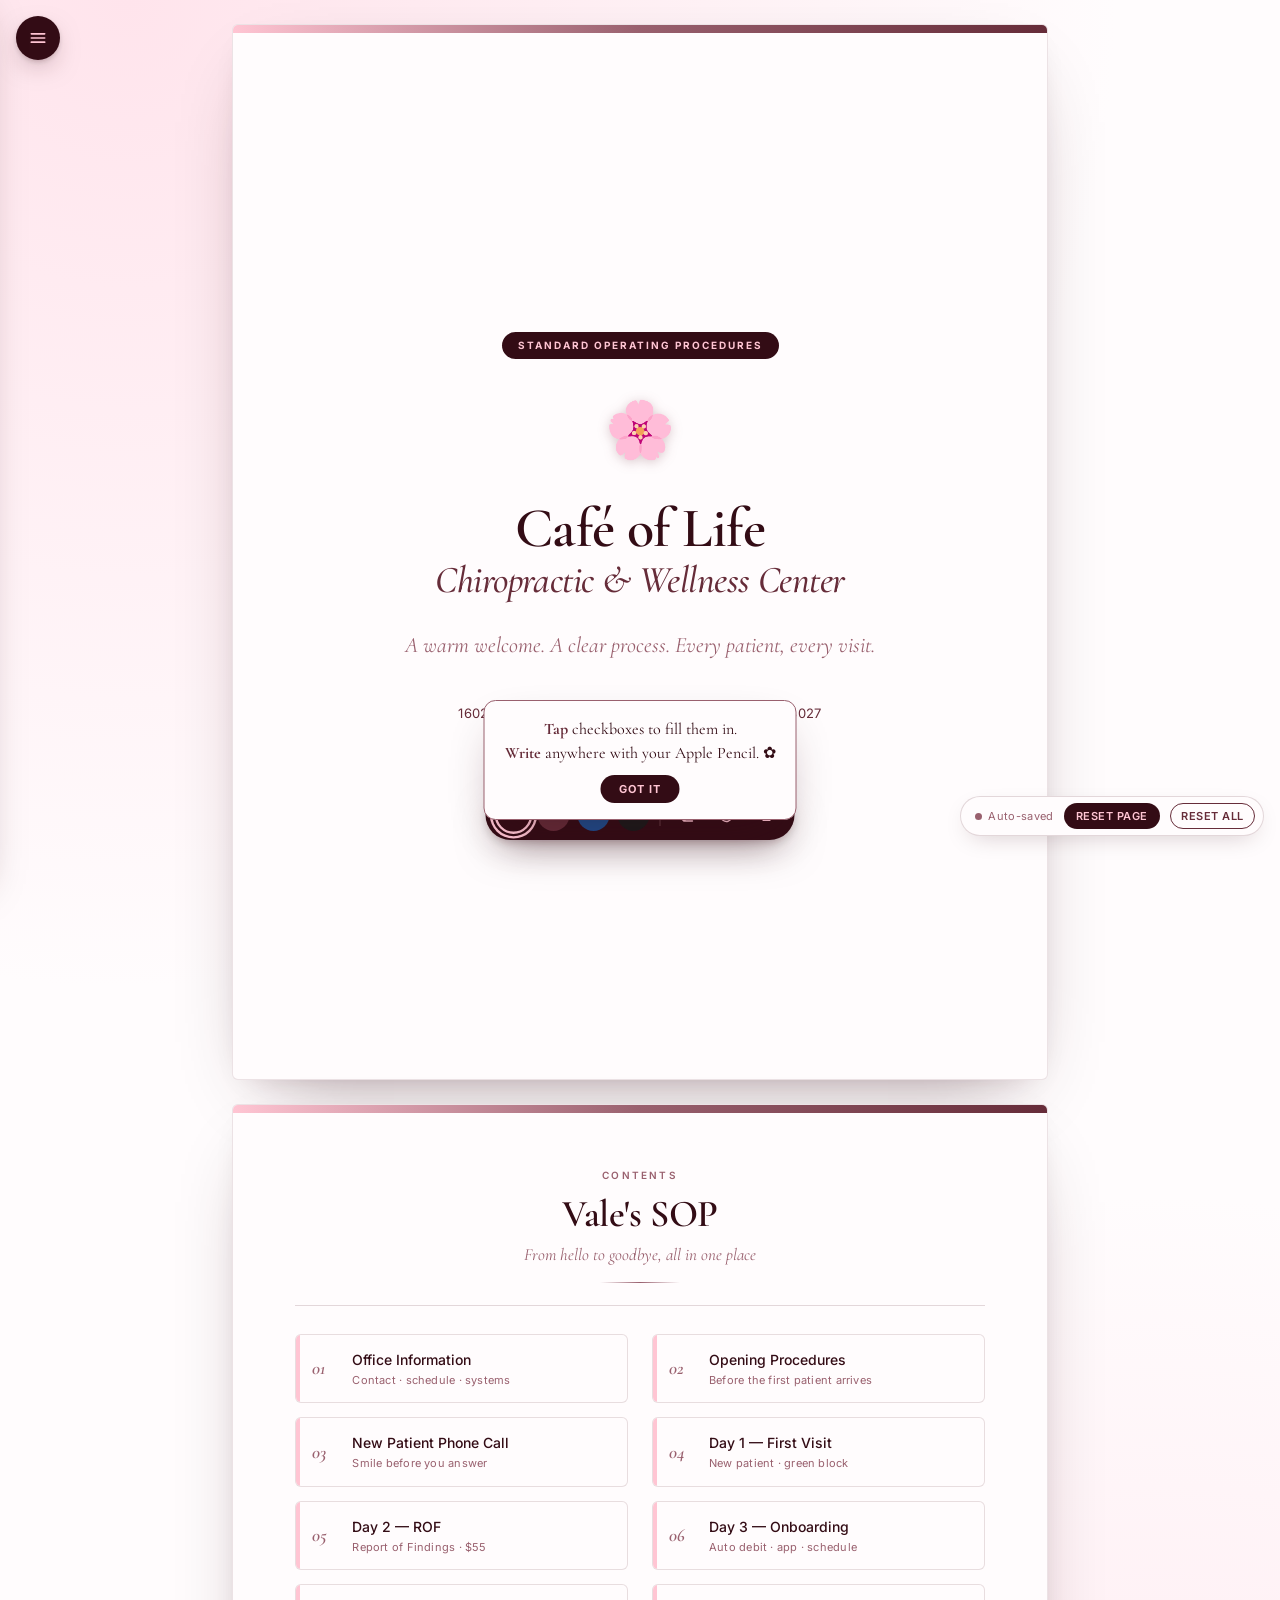
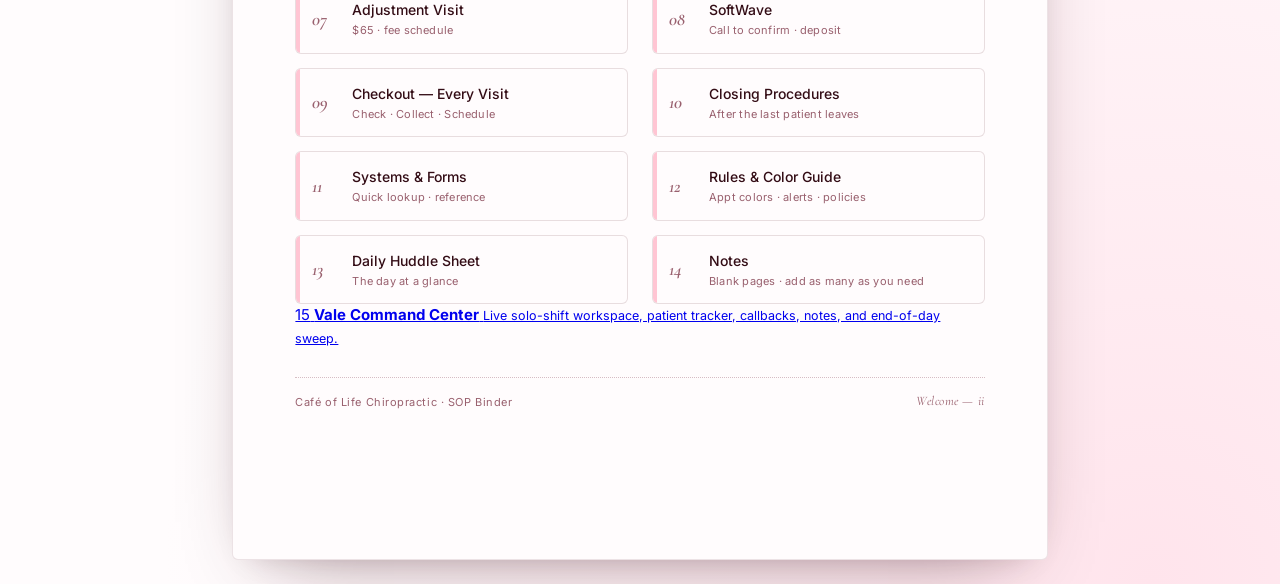
==== commit f5d230f8: "Update index.html" ====
--- a/index.html
+++ b/index.html
@@ -107,10 +107,24 @@
     <a href="13-huddle-sheet.html">
       <span class="toc-num">13</span>
       <span class="toc-title">Daily Huddle Sheet
-        <span class="toc-sub">Printable form</span>
+        <span class="toc-sub">The day at a glance</span>
+      </span>
+    </a>
+    <a href="14-notes.html">
+      <span class="toc-num">14</span>
+      <span class="toc-title">Notes
+        <span class="toc-sub">Blank pages &middot; add as many as you need</span>
       </span>
     </a>
   </nav>
+
+  <a class="toc-card" href="15-command-center.html">
+  <span class="toc-num">15</span>
+  <span>
+    <strong>Vale Command Center</strong>
+    <small>Live solo-shift workspace, patient tracker, callbacks, notes, and end-of-day sweep.</small>
+  </span>
+</a>
 
   <div class="page-footer">
     <span>Café of Life Chiropractic &middot; SOP Binder</span>
--- a/styles.css
+++ b/styles.css
@@ -713,11 +713,23 @@
 }
 
 /* ---------- HUDDLE / FORM TABLE ---------- */
+.huddle-scroll {
+  width: 100%;
+  margin-top: 10px;
+  overflow-x: auto;
+  -webkit-overflow-scrolling: touch;
+  /* Bleed slightly past the page padding so the scrollbar/edge feel natural */
+  margin-left: -8px;
+  margin-right: -8px;
+  padding: 0 8px 6px;
+}
+
 .huddle-table {
   width: 100%;
+  min-width: 920px; /* let it scroll on iPhone portrait instead of squishing */
   border-collapse: collapse;
   font-size: 11px;
-  margin-top: 10px;
+  margin-top: 0;
 }
 
 .huddle-table th,
@@ -725,7 +737,8 @@
   border: 1px solid rgba(102, 44, 57, 0.4);
   padding: 6px 6px;
   text-align: left;
-  height: 26px;
+  height: 42px;
+  vertical-align: middle;
 }
 
 .huddle-table th {
@@ -1051,6 +1064,18 @@
   background: var(--burgundy);
 }
 
+.sb-reset.sb-reset-all {
+  background: transparent;
+  color: var(--burgundy);
+  border: 1.2px solid var(--burgundy);
+  padding: 5px 10px;
+}
+
+.sb-reset.sb-reset-all:hover {
+  background: var(--burgundy);
+  color: var(--paper);
+}
+
 /* ===========================================================
    HAMBURGER + LEFT DRAWER
    =========================================================== */
@@ -1114,6 +1139,7 @@
   width: 320px;
   max-width: 86vw;
   height: 100vh;
+  height: 100dvh; /* shrinks below Safari's bottom URL bar on iPhone */
   background: var(--paper);
   border-right: 1px solid rgba(102, 44, 57, 0.15);
   box-shadow: 12px 0 40px -16px rgba(51, 12, 21, 0.35);
@@ -1202,7 +1228,7 @@
 .sop-drawer-nav {
   flex: 1;
   overflow-y: auto;
-  padding: 10px 14px 20px;
+  padding: 10px 14px calc(env(safe-area-inset-bottom, 0px) + 28px);
   display: flex;
   flex-direction: column;
   gap: 2px;
@@ -1338,6 +1364,505 @@
 }
 
 /* ---------- PRINT STYLES ---------- */
+/* ===========================================================
+   WIDE PAGES — huddle & notes go edge-to-edge but leave room
+   for the floating UI (hamburger top-left, savebar bottom-right)
+   =========================================================== */
+.page.huddle-page,
+.page.notes-page {
+  max-width: none;
+  margin: 16px 12px;
+  padding-left: max(0.65in, 68px);
+  padding-right: max(0.65in, 36px);
+  padding-bottom: max(0.6in, 120px);
+}
+
+@media (max-width: 540px) {
+  .page.huddle-page,
+  .page.notes-page {
+    margin: 12px 8px;
+    padding-left: 60px;
+    padding-right: 16px;
+  }
+}
+
+/* ===========================================================
+   HUDDLE INTERACTIVE CELLS
+   =========================================================== */
+.huddle-table td.appt-cell,
+.huddle-table td.charge-cell,
+.huddle-table td.pay-cell,
+.huddle-table td.time-cell,
+.huddle-table td.nextappt-cell,
+.huddle-table td.input-cell {
+  padding: 0;
+  position: relative;
+}
+
+.huddle-table input.cell-input {
+  width: 100%;
+  height: 100%;
+  min-height: 40px;
+  border: none;
+  background: transparent;
+  padding: 4px 8px;
+  font-family: var(--sans);
+  font-size: 13px;
+  font-weight: 500;
+  color: var(--ink);
+  outline: none;
+  box-shadow: none;
+}
+
+.huddle-table input.cell-input:focus {
+  background: rgba(255, 197, 211, 0.22);
+  box-shadow: inset 0 0 0 1.5px var(--burgundy);
+}
+
+.huddle-table input.cell-input-num {
+  font-variant-numeric: tabular-nums;
+  letter-spacing: 0.06em;
+  text-align: center;
+  font-weight: 600;
+}
+
+/* Shared tap-button base (time, nextappt, pay) */
+.huddle-table .cell-btn {
+  width: 100%;
+  height: 100%;
+  min-height: 40px;
+  display: flex;
+  align-items: center;
+  justify-content: center;
+  gap: 6px;
+  padding: 4px 8px;
+  background: transparent;
+  border: none;
+  cursor: pointer;
+  font-family: var(--sans);
+  font-size: 13px;
+  font-weight: 600;
+  color: var(--plum);
+  text-align: center;
+  letter-spacing: 0.01em;
+  line-height: 1.2;
+}
+
+.huddle-table .time-btn,
+.huddle-table .nextappt-btn {
+  text-align: left;
+  justify-content: flex-start;
+}
+
+.huddle-table .time-btn {
+  font-variant-numeric: tabular-nums;
+  letter-spacing: 0.02em;
+}
+
+.huddle-table .nextappt-btn {
+  font-size: 12px;
+}
+
+.huddle-table .cell-btn.is-empty::before {
+  content: "—";
+  color: rgba(102, 44, 57, 0.28);
+  font-weight: 500;
+}
+
+.huddle-table .cell-btn:hover {
+  background: rgba(255, 197, 211, 0.18);
+}
+
+.huddle-table .cell-btn:active {
+  background: rgba(255, 197, 211, 0.35);
+}
+
+/* Appt Type tap target */
+.appt-type-btn {
+  width: 100%;
+  height: 100%;
+  min-height: 40px;
+  display: flex;
+  align-items: center;
+  gap: 6px;
+  padding: 4px 6px;
+  background: transparent;
+  border: none;
+  cursor: pointer;
+  font-family: var(--sans);
+  font-size: 11px;
+  font-weight: 600;
+  color: var(--plum);
+  text-align: left;
+  letter-spacing: 0.01em;
+}
+
+.appt-type-btn:empty::before,
+.appt-type-btn.is-empty::before {
+  content: "+";
+  display: inline-flex;
+  align-items: center;
+  justify-content: center;
+  width: 16px;
+  height: 16px;
+  border-radius: 50%;
+  border: 1.5px dashed rgba(102, 44, 57, 0.35);
+  color: rgba(102, 44, 57, 0.45);
+  font-size: 14px;
+  line-height: 1;
+  font-weight: 400;
+}
+
+.appt-type-btn .appt-chip {
+  display: inline-block;
+  width: 14px;
+  height: 14px;
+  border-radius: 3px;
+  border: 1px solid rgba(0, 0, 0, 0.12);
+  flex-shrink: 0;
+}
+
+.appt-type-btn .appt-label {
+  flex: 1;
+  min-width: 0;
+  overflow: hidden;
+  text-overflow: ellipsis;
+  white-space: nowrap;
+}
+
+.appt-type-btn:hover {
+  background: rgba(255, 197, 211, 0.18);
+}
+
+.appt-type-btn:active {
+  background: rgba(255, 197, 211, 0.35);
+}
+
+/* Charge ghost (default from selected type) */
+.charge-cell .charge-ghost {
+  position: absolute;
+  inset: 0;
+  display: flex;
+  align-items: center;
+  padding: 0 8px;
+  font-family: var(--sans);
+  font-size: 13px;
+  font-weight: 600;
+  color: rgba(102, 44, 57, 0.32);
+  pointer-events: none;
+  letter-spacing: 0.01em;
+}
+
+/* Pay tap-cycle — overrides .cell-btn defaults for icon+label */
+.pay-btn {
+  gap: 6px;
+  font-size: 12px;
+  font-weight: 700;
+  letter-spacing: 0.03em;
+  color: var(--plum);
+}
+
+.pay-btn .pay-icon {
+  font-size: 15px;
+  line-height: 1;
+}
+
+.pay-btn .pay-label {
+  font-size: 12px;
+  font-weight: 700;
+}
+
+.pay-btn:empty::before {
+  content: "—";
+  color: rgba(102, 44, 57, 0.28);
+  font-weight: 500;
+}
+
+.pay-btn.state-1 { background: rgba(106, 191, 122, 0.16); }   /* card */
+.pay-btn.state-2 { background: rgba(106, 191, 122, 0.16); }   /* cash */
+.pay-btn.state-3 { background: rgba(181, 181, 181, 0.22); }   /* PIF */
+.pay-btn.state-4 { background: rgba(217, 83, 79, 0.18); }     /* owes */
+
+/* ===========================================================
+   APPT TYPE PICKER MODAL
+   =========================================================== */
+.appt-picker-backdrop,
+.cell-picker-backdrop {
+  position: fixed;
+  inset: 0;
+  background: rgba(51, 12, 21, 0.45);
+  opacity: 0;
+  pointer-events: none;
+  transition: opacity 0.18s ease;
+  z-index: 1100;
+}
+
+.appt-picker-backdrop.open,
+.cell-picker-backdrop.open {
+  opacity: 1;
+  pointer-events: auto;
+}
+
+.appt-picker,
+.cell-picker {
+  position: fixed;
+  top: 50%;
+  left: 50%;
+  transform: translate(-50%, -50%) scale(0.96);
+  width: min(92vw, 560px);
+  max-height: 82vh;
+  overflow-y: auto;
+  background: var(--paper);
+  border-radius: 14px;
+  box-shadow: 0 24px 48px -8px rgba(51, 12, 21, 0.4);
+  opacity: 0;
+  pointer-events: none;
+  transition: opacity 0.18s ease, transform 0.18s ease;
+  z-index: 1101;
+  padding: 18px 18px 22px;
+  -webkit-overflow-scrolling: touch;
+}
+
+.appt-picker.open,
+.cell-picker.open {
+  opacity: 1;
+  pointer-events: auto;
+  transform: translate(-50%, -50%) scale(1);
+}
+
+.appt-picker-head,
+.cell-picker-head {
+  display: flex;
+  align-items: center;
+  justify-content: space-between;
+  gap: 10px;
+  margin-bottom: 12px;
+}
+
+.appt-picker-head h3,
+.cell-picker-head h3 {
+  margin: 0;
+  font-family: var(--serif);
+  font-size: 20px;
+  color: var(--plum);
+  font-weight: 600;
+  letter-spacing: 0.01em;
+}
+
+.appt-picker-close,
+.cell-picker-close {
+  width: 30px;
+  height: 30px;
+  border-radius: 50%;
+  background: transparent;
+  border: 1px solid rgba(102, 44, 57, 0.25);
+  color: var(--burgundy);
+  cursor: pointer;
+  display: flex;
+  align-items: center;
+  justify-content: center;
+  font-size: 16px;
+  line-height: 1;
+}
+
+.appt-picker-close:hover,
+.cell-picker-close:hover {
+  background: var(--burgundy);
+  color: #fff;
+  border-color: var(--burgundy);
+}
+
+/* ===========================================================
+   TIME PICKER + NEXT-APPT PICKER
+   =========================================================== */
+.time-picker-grid {
+  display: grid;
+  grid-template-columns: repeat(4, 1fr);
+  gap: 6px;
+}
+
+.time-pick {
+  padding: 9px 6px;
+  background: var(--pink-soft, rgba(255, 197, 211, 0.18));
+  border: 1px solid rgba(102, 44, 57, 0.15);
+  border-radius: 8px;
+  cursor: pointer;
+  font-family: var(--sans);
+  font-size: 12px;
+  font-weight: 600;
+  color: var(--plum);
+  letter-spacing: 0.01em;
+  text-align: center;
+  font-variant-numeric: tabular-nums;
+  transition: background 0.1s ease, border-color 0.1s ease, transform 0.08s ease;
+}
+
+.time-pick:hover {
+  background: rgba(255, 197, 211, 0.45);
+  border-color: var(--burgundy);
+}
+
+.time-pick:active {
+  transform: scale(0.97);
+}
+
+.time-pick.selected {
+  background: var(--burgundy);
+  color: #fff;
+  border-color: var(--burgundy);
+}
+
+.cell-picker-clear {
+  display: block;
+  width: 100%;
+  margin-top: 12px;
+  padding: 10px 12px;
+  background: transparent;
+  border: 1.5px dashed rgba(102, 44, 57, 0.35);
+  border-radius: 10px;
+  font-family: var(--sans);
+  font-size: 12px;
+  font-weight: 600;
+  color: var(--burgundy);
+  cursor: pointer;
+}
+
+.cell-picker-clear:hover {
+  background: var(--burgundy);
+  color: #fff;
+  border-style: solid;
+}
+
+.nextappt-date-row {
+  display: flex;
+  align-items: center;
+  gap: 12px;
+  margin-bottom: 14px;
+  padding: 10px 12px;
+  background: rgba(255, 197, 211, 0.12);
+  border: 1px solid rgba(102, 44, 57, 0.15);
+  border-radius: 10px;
+}
+
+.nextappt-date-row label {
+  font-family: var(--sans);
+  font-size: 12px;
+  font-weight: 700;
+  letter-spacing: 0.06em;
+  text-transform: uppercase;
+  color: var(--burgundy);
+  flex-shrink: 0;
+}
+
+.nextappt-date-input {
+  flex: 1;
+  font-family: var(--sans);
+  font-size: 15px;
+  font-weight: 600;
+  color: var(--plum);
+  background: var(--paper);
+  border: 1px solid rgba(102, 44, 57, 0.25);
+  border-radius: 8px;
+  padding: 8px 10px;
+}
+
+.nextappt-time-label {
+  font-family: var(--sans);
+  font-size: 12px;
+  font-weight: 700;
+  letter-spacing: 0.06em;
+  text-transform: uppercase;
+  color: var(--burgundy);
+  margin: 6px 0 8px;
+}
+
+.nextappt-time-label span {
+  font-weight: 500;
+  letter-spacing: 0.02em;
+  text-transform: none;
+  color: var(--rose);
+}
+
+.appt-picker-grid {
+  display: grid;
+  grid-template-columns: 1fr 1fr;
+  gap: 8px;
+}
+
+.appt-pick {
+  display: flex;
+  align-items: center;
+  gap: 10px;
+  padding: 10px 12px;
+  background: var(--pink-soft, rgba(255, 197, 211, 0.18));
+  border: 1px solid rgba(102, 44, 57, 0.15);
+  border-radius: 10px;
+  cursor: pointer;
+  font-family: var(--sans);
+  font-size: 13px;
+  font-weight: 600;
+  color: var(--plum);
+  text-align: left;
+  transition: background 0.12s ease, border-color 0.12s ease, transform 0.08s ease;
+}
+
+.appt-pick:hover {
+  background: rgba(255, 197, 211, 0.45);
+  border-color: var(--burgundy);
+}
+
+.appt-pick:active {
+  transform: scale(0.98);
+}
+
+.appt-pick .appt-chip {
+  display: inline-block;
+  width: 18px;
+  height: 18px;
+  border-radius: 4px;
+  border: 1px solid rgba(0, 0, 0, 0.12);
+  flex-shrink: 0;
+}
+
+.appt-pick .appt-pick-text {
+  display: flex;
+  flex-direction: column;
+  min-width: 0;
+  flex: 1;
+}
+
+.appt-pick .appt-pick-name {
+  font-size: 13px;
+  font-weight: 600;
+}
+
+.appt-pick .appt-pick-price {
+  font-size: 11px;
+  font-weight: 500;
+  color: var(--rose);
+  margin-top: 1px;
+}
+
+.appt-pick-clear {
+  grid-column: 1 / -1;
+  margin-top: 6px;
+  padding: 9px 12px;
+  background: transparent;
+  border: 1.5px dashed rgba(102, 44, 57, 0.35);
+  border-radius: 10px;
+  font-family: var(--sans);
+  font-size: 12px;
+  font-weight: 600;
+  color: var(--burgundy);
+  cursor: pointer;
+}
+
+.appt-pick-clear:hover {
+  background: var(--burgundy);
+  color: #fff;
+  border-style: solid;
+}
+
 @page {
   size: letter;
   margin: 0.45in;
@@ -1356,8 +1881,22 @@
   .sop-hint,
   .sop-hamburger,
   .sop-backdrop,
-  .sop-drawer {
+  .sop-drawer,
+  .appt-picker-backdrop,
+  .appt-picker,
+  .cell-picker-backdrop,
+  .cell-picker {
     display: none !important;
+  }
+
+  .huddle-scroll {
+    overflow: visible !important;
+    margin: 0 !important;
+    padding: 0 !important;
+  }
+
+  .huddle-table {
+    min-width: 0 !important;
   }
 
   .pencil-layer {
@@ -1412,4 +1951,169 @@
     color: var(--plum) !important;
     text-decoration: none !important;
   }
-}
+
+  .notes-delete-btn,
+  .sop-drawer-add,
+  .sop-drawer-section-label {
+    display: none !important;
+  }
+
+  .lined-paper {
+    background-image: repeating-linear-gradient(
+      to bottom,
+      transparent 0,
+      transparent 31px,
+      rgba(102, 44, 57, 0.35) 32px
+    ) !important;
+  }
+
+  .appt-type-btn,
+  .pay-btn {
+    background: transparent !important;
+    border: none !important;
+    color: var(--ink) !important;
+  }
+
+  .appt-type-btn:empty::before,
+  .appt-type-btn.is-empty::before {
+    display: none !important;
+  }
+
+  .pay-btn.state-1,
+  .pay-btn.state-2,
+  .pay-btn.state-3,
+  .pay-btn.state-4 {
+    background: transparent !important;
+  }
+}
+
+/* ===========================================================
+   NOTES PAGE (14-notes.html)
+   =========================================================== */
+.notes-page .notes-head {
+  margin-bottom: 14px;
+}
+
+.notes-title-input {
+  display: block;
+  width: 100%;
+  max-width: 640px;
+  margin: 6px auto 0;
+  text-align: center;
+  font-family: var(--serif);
+  font-size: 30px;
+  font-weight: 500;
+  color: var(--plum);
+  background: transparent;
+  border: none;
+  border-bottom: 1.5px dashed rgba(102, 44, 57, 0.25);
+  padding: 4px 8px 8px;
+  outline: none;
+  letter-spacing: 0.01em;
+}
+
+.notes-title-input::placeholder {
+  color: var(--rose);
+  opacity: 0.55;
+  font-style: italic;
+}
+
+.notes-title-input:focus {
+  border-bottom-color: var(--burgundy);
+}
+
+.lined-paper {
+  background-image: repeating-linear-gradient(
+    to bottom,
+    transparent 0,
+    transparent 31px,
+    rgba(102, 44, 57, 0.18) 32px
+  );
+  background-size: 100% 32px;
+  background-position: 0 4px;
+  min-height: 900px;
+  margin: 8px -4px 0;
+  padding: 0;
+  border-top: 1px solid rgba(102, 44, 57, 0.2);
+  border-radius: 4px;
+  position: relative;
+}
+
+.notes-footer {
+  display: flex;
+  align-items: center;
+  justify-content: space-between;
+  gap: 12px;
+  flex-wrap: wrap;
+}
+
+.notes-delete-btn {
+  font-family: var(--sans);
+  font-size: 12px;
+  letter-spacing: 0.03em;
+  color: var(--burgundy);
+  background: transparent;
+  border: 1px solid rgba(102, 44, 57, 0.35);
+  border-radius: 6px;
+  padding: 6px 12px;
+  cursor: pointer;
+  transition: background 0.15s ease, color 0.15s ease, border-color 0.15s ease;
+}
+
+.notes-delete-btn:hover {
+  background: var(--burgundy);
+  color: #fff;
+  border-color: var(--burgundy);
+}
+
+/* ===========================================================
+   DRAWER: NOTES SECTION + ADD BUTTON
+   =========================================================== */
+.sop-drawer-section-label {
+  font-family: var(--sans);
+  font-size: 10.5px;
+  font-weight: 700;
+  letter-spacing: 0.16em;
+  text-transform: uppercase;
+  color: var(--rose);
+  padding: 18px 14px 6px;
+  margin-top: 6px;
+  border-top: 1px dashed rgba(102, 44, 57, 0.18);
+}
+
+.sop-drawer-item.notes-item .drawer-num {
+  font-size: 14px;
+  font-style: normal;
+}
+
+.sop-drawer-add {
+  display: flex;
+  align-items: center;
+  justify-content: center;
+  gap: 8px;
+  margin: 10px 12px 6px;
+  padding: 11px 14px;
+  font-family: var(--sans);
+  font-size: 13px;
+  font-weight: 600;
+  letter-spacing: 0.02em;
+  color: var(--burgundy);
+  background: transparent;
+  border: 1.5px dashed rgba(102, 44, 57, 0.45);
+  border-radius: 8px;
+  cursor: pointer;
+  transition: background 0.15s ease, color 0.15s ease, border-color 0.15s ease;
+}
+
+.sop-drawer-add:hover {
+  background: var(--burgundy);
+  color: #fff;
+  border-color: var(--burgundy);
+  border-style: solid;
+}
+
+.sop-drawer-add .add-plus {
+  font-size: 18px;
+  line-height: 1;
+  font-weight: 700;
+}
